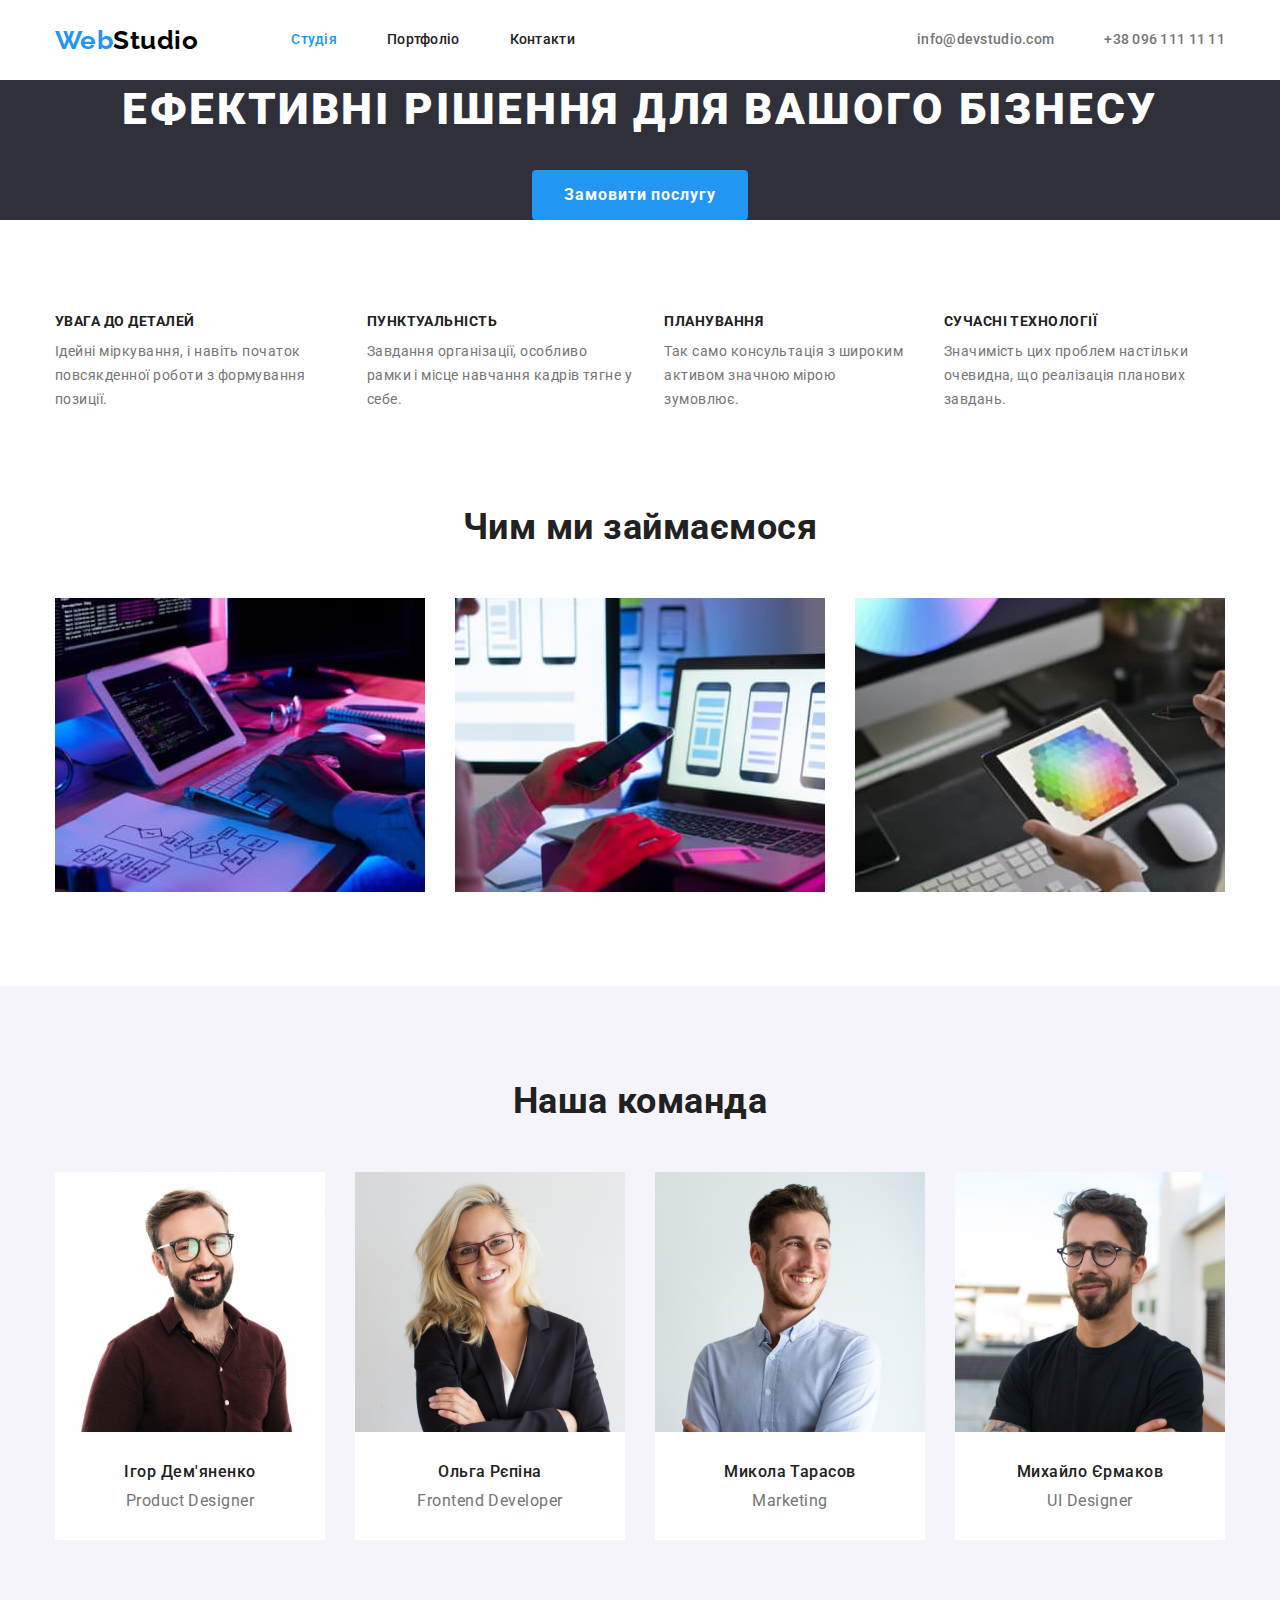
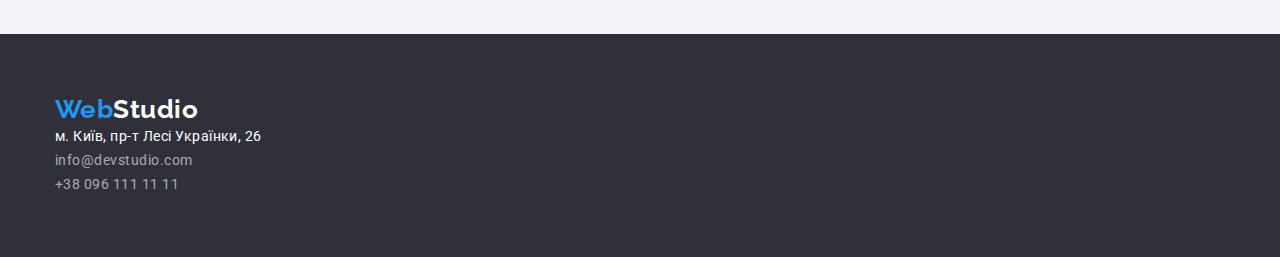
==== index.html @ c16cb2d6 "Додає стилі для геометрії і позиціонування контенту за допомогою Flexbox" ====
<!DOCTYPE html>
<html lang="uk">
  <head>
    <meta charset="UTF-8" />
    <meta http-equiv="X-UA-Compatible" content="IE=edge" />
    <meta name="viewport" content="width=device-width, initial-scale=1.0" />
    <title>Document</title>
    <link rel="preconnect" href="https://fonts.googleapis.com" />
    <link rel="preconnect" href="https://fonts.gstatic.com" crossorigin />
    <link
      href="https://fonts.googleapis.com/css2?family=Raleway:wght@700&family=Roboto:wght@400;500;700;900&display=swap"
      rel="stylesheet"
    />
    <link
      rel="stylesheet"
      href="https://cdnjs.cloudflare.com/ajax/libs/modern-normalize/1.0.0/modern-normalize.min.css"
    />
    <link rel="stylesheet" href="./css/styles.css" />
  </head>
  <body>
    <!-- Header with Nav-pannel -->
    <header>
      <!-- Панель навігації -->
      <div class="container navigation-container">
        <a href="./index.html" class="logo link"><span class="logo-web">Web</span>Studio</a>
        <nav>
          <ul class="list nav-list">
            <li class="item">
              <a href="./index.html" class="nav-link link link-current">Студія</a>
            </li>
            <li class="item"><a href="./portfolio.html" class="nav-link link">Портфоліо</a></li>
            <li class="item"><a href="#" class="nav-link link">Контакти</a></li>
          </ul>
        </nav>
        <ul class="list auth-list">
          <li class="item">
            <a href="mailto:info@devstudio.com" class="auth-link link">info@devstudio.com</a>
          </li>
          <li class="item">
            <a href="tel:+380961111111" class="auth-link link">+38 096 111 11 11</a>
          </li>
        </ul>
      </div>
    </header>
    <!-- Main content -->
    <main>
      <!-- Section "Hero" -->
      <section class="hero">
        <div class="container">
          <h1 class="hero-title">Ефективні рішення для вашого бізнесу</h1>
          <button type="button" class="button-hero">Замовити послугу</button>
        </div>
      </section>
      <!-- Section "Preference" -->
      <section class="preference">
        <div class="container preferense-container">
          <h2 class="visually-hidden">Наші переваги</h2>
          <ul class="list preference-list">
            <li class="item">
              <h3 class="preference-subtitle">Увага до деталей</h3>
              <p class="preference-text">
                Ідейні міркування, і навіть початок повсякденної роботи з формування позиції.
              </p>
            </li>
            <li class="item">
              <h3 class="preference-subtitle">Пунктуальність</h3>
              <p class="preference-text">
                Завдання організації, особливо рамки і місце навчання кадрів тягне у себе.
              </p>
            </li>
            <li class="item">
              <h3 class="preference-subtitle">Планування</h3>
              <p class="preference-text">
                Так само консультація з широким активом значною мірою зумовлює.
              </p>
            </li>
            <li class="item">
              <h3 class="preference-subtitle">Сучасні технології</h3>
              <p class="preference-text">
                Значимість цих проблем настільки очевидна, що реалізація планових завдань.
              </p>
            </li>
          </ul>
        </div>
      </section>
      <!-- Section Activity -->
      <section class="activity">
        <div class="container activity-container">
          <h2 class="section-title">Чим ми займаємося</h2>
          <ul class="list activity-list">
            <li class="item">
              <img
                src="./images/desktop.jpg"
                alt="Десктопні додатки"
                width="370"
                height="294"
                class="activity-image"
              />
            </li>
            <li class="item">
              <img
                src="./images/mobile.jpg"
                alt="Мобільні додатки"
                width="370"
                height="294"
                class="activity-image"
              />
            </li>
            <li class="item">
              <img
                src="./images/design.jpg"
                alt="Дизайнерські рішення"
                width="370"
                height="294"
                class="activity-image"
              />
            </li>
          </ul>
        </div>
      </section>
      <!-- Section Team -->
      <section class="team">
        <div class="container team-container">
          <h2 class="section-title">Наша команда</h2>
          <ul class="list team-list">
            <li class="team-card">
              <img
                src="./images/designer.jpg"
                alt="Дизайнер продукту Ігор Дем'яненко"
                width="270"
                height="260"
                class="team-image"
              />
              <h3 class="team-subtitle">Ігор Дем'яненко</h3>
              <p class="team-text" lang="en">Product Designer</p>
            </li>
            <li class="team-card">
              <img
                src="./images/frontend.jpg"
                alt="Розробник інтерфейсу Ольга Рєпіна"
                width="270"
                height="260"
                class="team-image"
              />
              <h3 class="team-subtitle">Ольга Рєпіна</h3>
              <p class="team-text" lang="en">Frontend Developer</p>
            </li>
            <li class="team-card">
              <img
                src="./images/marketing.jpg"
                alt="Маркетолог Микола Тарасов"
                width="270"
                height="260"
                class="team-image"
              />
              <h3 class="team-subtitle">Микола Тарасов</h3>
              <p class="team-text" lang="en">Marketing</p>
            </li>
            <li class="team-card">
              <img
                src="./images/ui.jpg"
                alt="Дизайнер інтерфейсу користувача Михайло Єрмаков"
                width="270"
                height="260"
                class="team-image"
              />
              <h3 class="team-subtitle">Михайло Єрмаков</h3>
              <p class="team-text" lang="en">UI Designer</p>
            </li>
          </ul>
        </div>
      </section>
    </main>
    <!-- Footer -->
    <footer class="cellar">
      <div class="container sellar-container">
        <a href="./index.html" class="logo logo-cellar link"
          ><span class="logo-web">Web</span>Studio</a
        >
        <address>
          <ul class="list cellar-list">
            <li>
              <a
                href="https://goo.gl/maps/CPtrU1FHBa2aNyZL9"
                target="_blank"
                rel="noopener noreferrer nofollow"
                class="adress link"
                >м. Київ, пр-т Лесі Українки, 26</a
              >
            </li>
            <li>
              <a href="mailto:info@devstudio.com" class="adress-link link">info@devstudio.com</a>
            </li>
            <li><a href="tel:+380961111111" class="adress-link link">+38 096 111 11 11</a></li>
          </ul>
        </address>
      </div>
    </footer>
  </body>
</html>
---- css/styles.css ----
html {
  box-sizing: border-box;
}

*,
*::before,
*::after {
  box-sizing: inherit;
}

:root {
  --primary-text-color: #212121;
  --secondary-text-color: #757575;
  --accent-text-color: #2196f3;
  --nav-logo-color: #000000;
  --white-text-color: #ffffff;
  --footer-link-color: rgba(255, 255, 255, 0.6);
  --primary-background-color: #ffffff;
  --secondary-background-color: #f5f4fa;
  --footer-background-color: #2f303a;
  --button-primary-background-color: #2196f3;
  --button-secondary-background-color: #f5f4fa;
  --secondary-background-color-hero-button: #188ce8;
  --portfolio-border-elements-color: #eeeeee;
  --border-bottom-header-color: #ececec;
}

body {
  font-family: 'Roboto', sans-serif;
  letter-spacing: 0.03em;
  color: var(--primary-text-color);
  background-color: var(--primary-background-color);
}

.link {
  text-decoration: none;
}

.list {
  list-style: none;
}

.container {
  width: 1200px;
  padding-right: 15px;
  padding-left: 15px;
  margin-left: auto;
  margin-right: auto;
  /* outline: 1px solid tomato; */
}

/* button */

.button-hero {
  display: inline-block;
  border: 0px solid transparent;
  padding-top: 10px;
  padding-bottom: 10px;
  padding-left: 32px;
  padding-right: 32px;
  border-radius: 4px;
  min-width: 216px;
  text-align: center;

  font-weight: 700;
  font-size: 16px;
  line-height: 1.88;
  letter-spacing: 0.06em;
  font-family: inherit;
  cursor: pointer;
  color: var(--white-text-color);
  background-color: var(--button-primary-background-color);
}

.button-hero:hover,
.button-hero:focus {
  background-color: var(--secondary-background-color-hero-button);
}

.button-portfolio {
  display: inline-block;
  border: 0px solid transparent;
  padding-top: 6px;
  padding-bottom: 6px;
  padding-left: 22px;
  padding-right: 22px;
  border-radius: 4px;
  min-width: 73px;
  text-align: center;

  font-weight: 500;
  font-size: 16px;
  line-height: 1.62;
  letter-spacing: 0.03em;
  font-family: inherit;
  cursor: pointer;
  color: var(--primary-text-color);
  background-color: var(--button-secondary-background-color);
}

.button-portfolio:hover,
.button-portfolio:focus {
  color: var(--white-text-color);
  background-color: var(--button-primary-background-color);
}

/* Logo */

.logo {
  font-family: 'Raleway', sans-serif;
  font-weight: 700;
  font-size: 26px;
  line-height: 1.19;
  color: var(--nav-logo-color);
}

.logo-web {
  color: var(--accent-text-color);
}

.logo-cellar {
  color: var(--white-text-color);
}

/* Navigation panel */

.navigation-container {
  display: flex;
  align-items: center;
  justify-content: flex-start;
}

.nav-list,
.auth-list {
  display: flex;
  margin-top: 0;
  margin-bottom: 0;
  padding-left: 0;
}

.nav-list {
  margin-left: 93px;
}

.auth-list {
  margin-left: auto;
}

.nav-list .item:not(:last-child),
.auth-list .item:not(:last-child) {
  margin-right: 50px;
}

.nav-link {
  display: block;
  padding-top: 32px;
  padding-bottom: 32px;

  font-weight: 500;
  font-size: 14px;
  line-height: 1.14;
  letter-spacing: 0.02em;
  color: var(--primary-text-color);
}

.nav-link:hover,
.nav-link:focus {
  color: var(--accent-text-color);
}

.link-current {
  color: var(--accent-text-color);
}

.auth-link {
  display: block;
  padding-top: 32px;
  padding-bottom: 32px;

  font-weight: 500;
  font-size: 14px;
  line-height: 1.14;
  letter-spacing: 0.02em;
  color: var(--secondary-text-color);
}

.auth-link:hover,
.auth-link:focus {
  color: var(--accent-text-color);
}

.header {
  border-bottom: 1px solid var(--border-bottom-header-color);
}

/* Приховування заголовка - Hidden headers */

.visually-hidden {
  position: absolute;
  white-space: nowrap;
  width: 1px;
  height: 1px;
  overflow: hidden;
  border: 0;
  padding: 0;
  clip: rect(0 0 0 0);
  clip-path: inset(50%);
  margin: -1px;
}

/* Images */

.activity-image,
.team-image,
.portfolio-image {
  display: block;
}

/* Section "Hero" */

.hero {
  text-align: center;
  background-color: var(--footer-background-color);
}

.hero-title {
  display: inline-block;
  margin-top: 0;
  margin-bottom: 30px;

  font-weight: 900;
  font-size: 44px;
  line-height: 1.36;
  letter-spacing: 0.06em;
  text-transform: uppercase;
  color: var(--white-text-color);
}

/* Section "Preference" */

.preferense-container {
  padding-top: 94px;
  padding-bottom: 94px;
}

.preference-list {
  display: flex;
  margin-top: 0;
  margin-bottom: 0;
  padding-left: 0;
}

.preference-list .item {
  /* width: 270px; */
  width: calc((100%-90px) / 4);
}

.preference-list .item:not(:last-child) {
  margin-right: 30px;
}

.preference-subtitle {
  display: block;
  margin-top: 0;
  margin-bottom: 10px;

  font-weight: 700;
  font-size: 14px;
  line-height: 1.14;
  text-transform: uppercase;
}

.preference-text {
  display: block;
  margin-top: 0;
  margin-bottom: 0;

  font-size: 14px;
  line-height: 1.71;
  color: var(--secondary-text-color);
}

/* Section Activity */

.activity-container {
  padding-bottom: 94px;
}

.section-title {
  display: block;
  margin-top: 0;
  margin-bottom: 50px;

  font-weight: 700;
  font-size: 36px;
  line-height: 1.17;
  text-align: center;
}

.activity-list {
  display: flex;
  margin-top: 0;
  margin-bottom: 0;
  padding-left: 0;
  /* width: 370px; */
  width: calc((100%-60) / 3);
}

.activity-list .item:not(:last-child) {
  margin-right: 30px;
}

/* Section Team */

.team {
  background-color: var(--secondary-background-color);
}

.team-container {
  padding-top: 94px;
  padding-bottom: 94px;
}

.team-list {
  display: flex;
  margin-top: 0;
  margin-bottom: 0;
  padding-left: 0;
}

.team-card {
  /* width: 270px; */
  width: calc((100%-90) / 4);
  padding-bottom: 30px;

  background-color: var(--primary-background-color);
}

.team-list > .team-card:not(:last-child) {
  margin-right: 30px;
}

.team-subtitle {
  display: block;
  margin-top: 30px;
  margin-bottom: 10px;

  font-weight: 500;
  font-size: 16px;
  line-height: 1.19;
  text-align: center;
}

.team-text {
  display: block;
  margin-top: 0;
  margin-bottom: 0;

  font-size: 16px;
  line-height: 1.19;
  text-align: center;
  color: var(--secondary-text-color);
}

.team-image {
  display: block;
}

/* Portfolio */

.portfolio-container {
  padding-top: 94px;
  padding-bottom: 94px;
}

.filtr-list {
  display: flex;
  justify-content: center;
  margin-top: 0;
  margin-bottom: 34px;
  padding-left: 0;
}

.filtr-list .item:not(:last-child) {
  margin-right: 8px;
}

.portfolio-list {
  display: flex;
  flex-wrap: wrap;
  margin-top: 0;
  margin-bottom: 0;
  padding-left: 0;
}

.portfolio-elements {
  width: 370px;
}

.portfolio-elements:not(:nth-child(3n)) {
  margin-right: 30px;
}

.portfolio-elements:not(:nth-last-child(-n + 3)) {
  margin-bottom: 30px;
}

.portfolio-subtitle {
  display: block;
  margin-top: 0;
  margin-bottom: 4px;

  font-weight: 700;
  font-size: 18px;
  line-height: 2;
  letter-spacing: 0.06em;
  color: var(--primary-text-color);
}

.portfolio-text {
  display: block;
  margin-top: 0;
  margin-bottom: 0;

  font-size: 16px;
  line-height: 1.88;
  color: var(--secondary-text-color);
}

.portfolio-card {
  width: 370px;
}

.container-card {
  padding-top: 20px;
  padding-bottom: 20px;
  padding-left: 24px;
  padding-right: 24px;
  border: 1px solid var(--portfolio-border-elements-color);
}

/* Footer */

.cellar {
  background-color: var(--footer-background-color);
}

.sellar-container {
  padding-top: 60px;
  padding-bottom: 60px;
}

.cellar-list {
  margin-top: 0;
  margin-bottom: 0;
  padding-left: 0;
}

.adress {
  font-style: normal;
  font-size: 14px;
  line-height: 1.71;
  color: var(--white-text-color);
}

.adress-link {
  font-style: normal;
  font-weight: 400;
  font-size: 14px;
  line-height: 1.71;
  color: var(--footer-link-color);
}

.adress-link:hover,
.adress-link:focus {
  color: var(--accent-text-color);
}
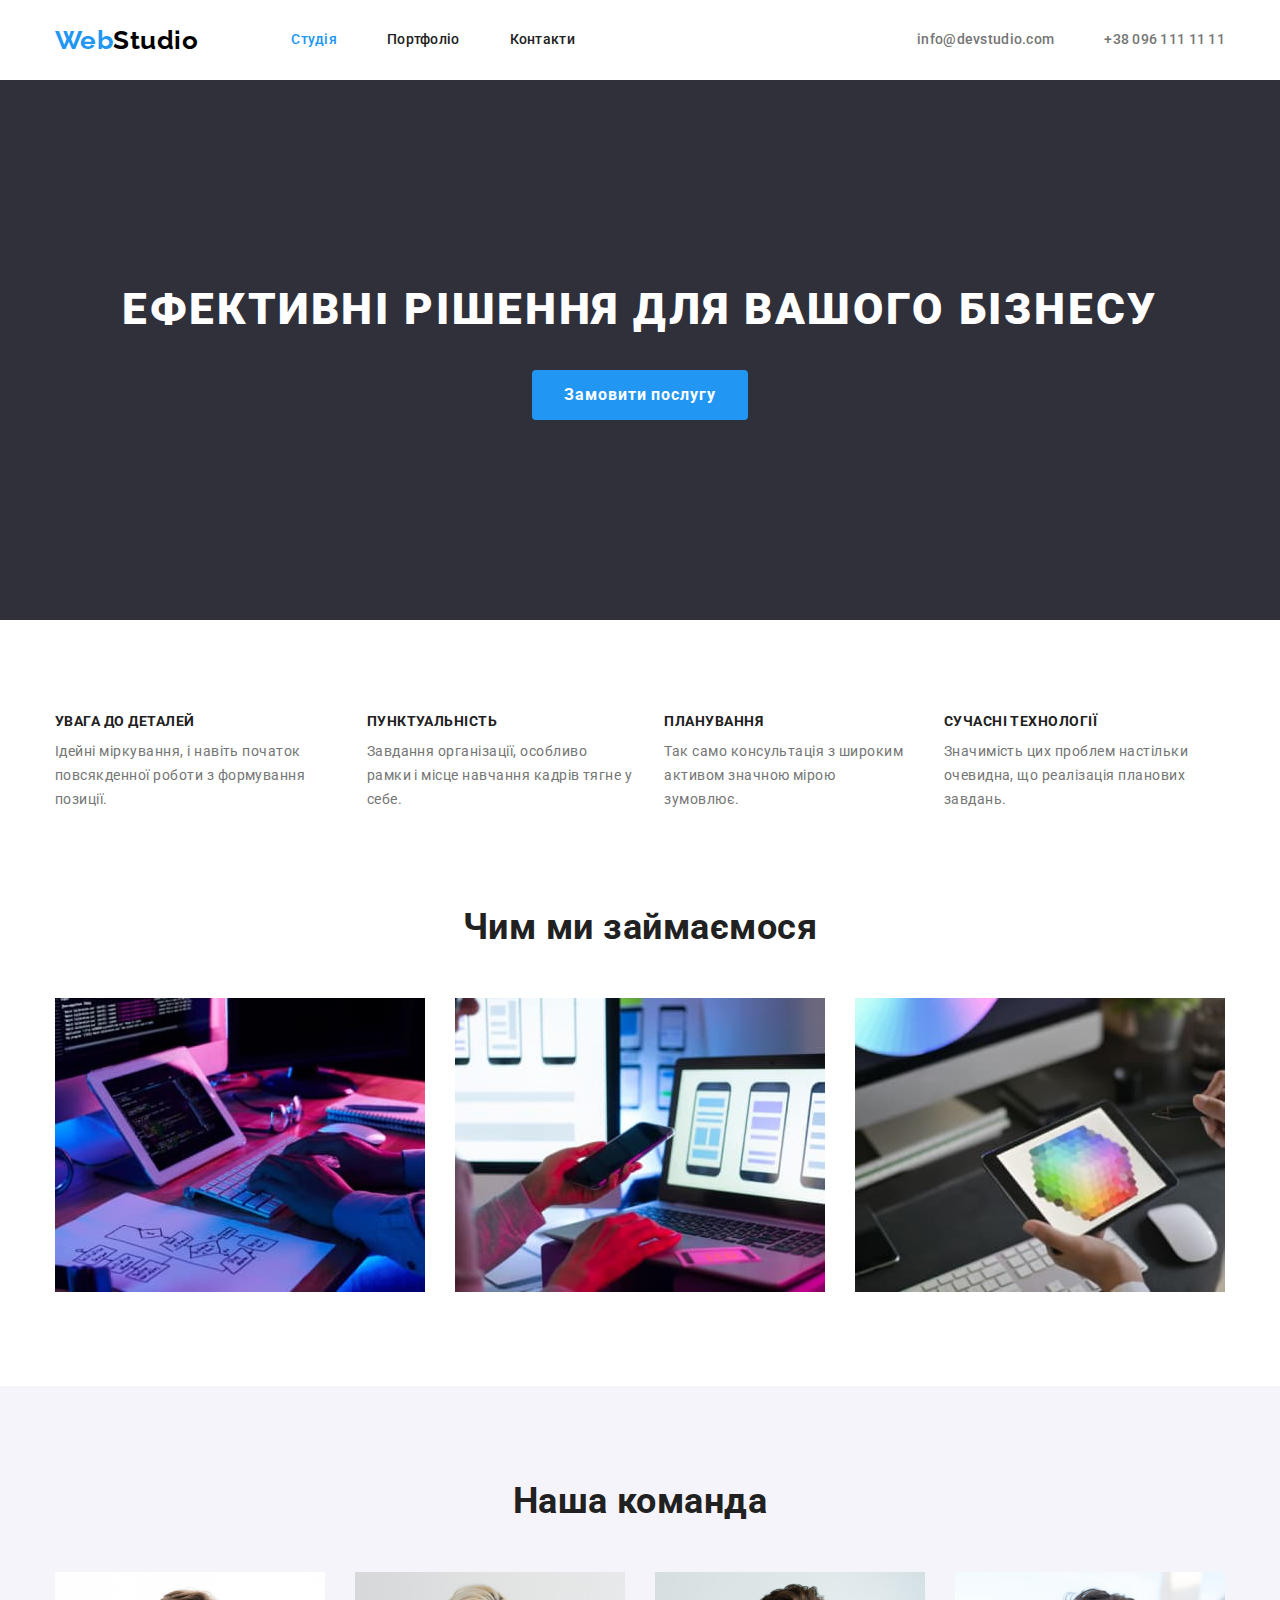
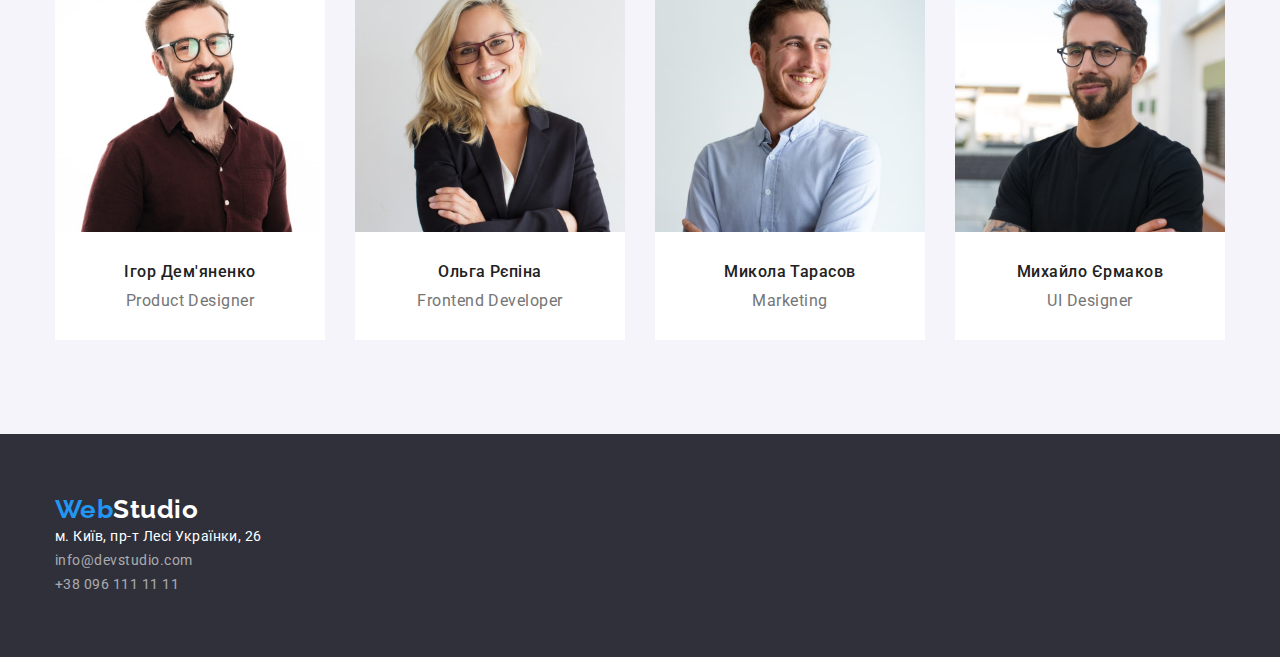
==== commit c48163fb: "Додає падінги в секцію героя" ====
--- a/index.html
+++ b/index.html
@@ -46,7 +46,7 @@
     <main>
       <!-- Section "Hero" -->
       <section class="hero">
-        <div class="container">
+        <div class="container hero-container">
           <h1 class="hero-title">Ефективні рішення для вашого бізнесу</h1>
           <button type="button" class="button-hero">Замовити послугу</button>
         </div>
--- a/css/styles.css
+++ b/css/styles.css
@@ -218,6 +218,11 @@
 
 /* Section "Hero" */
 
+.hero-container {
+  padding-top: 200px;
+  padding-bottom: 200px;
+}
+
 .hero {
   text-align: center;
   background-color: var(--footer-background-color);
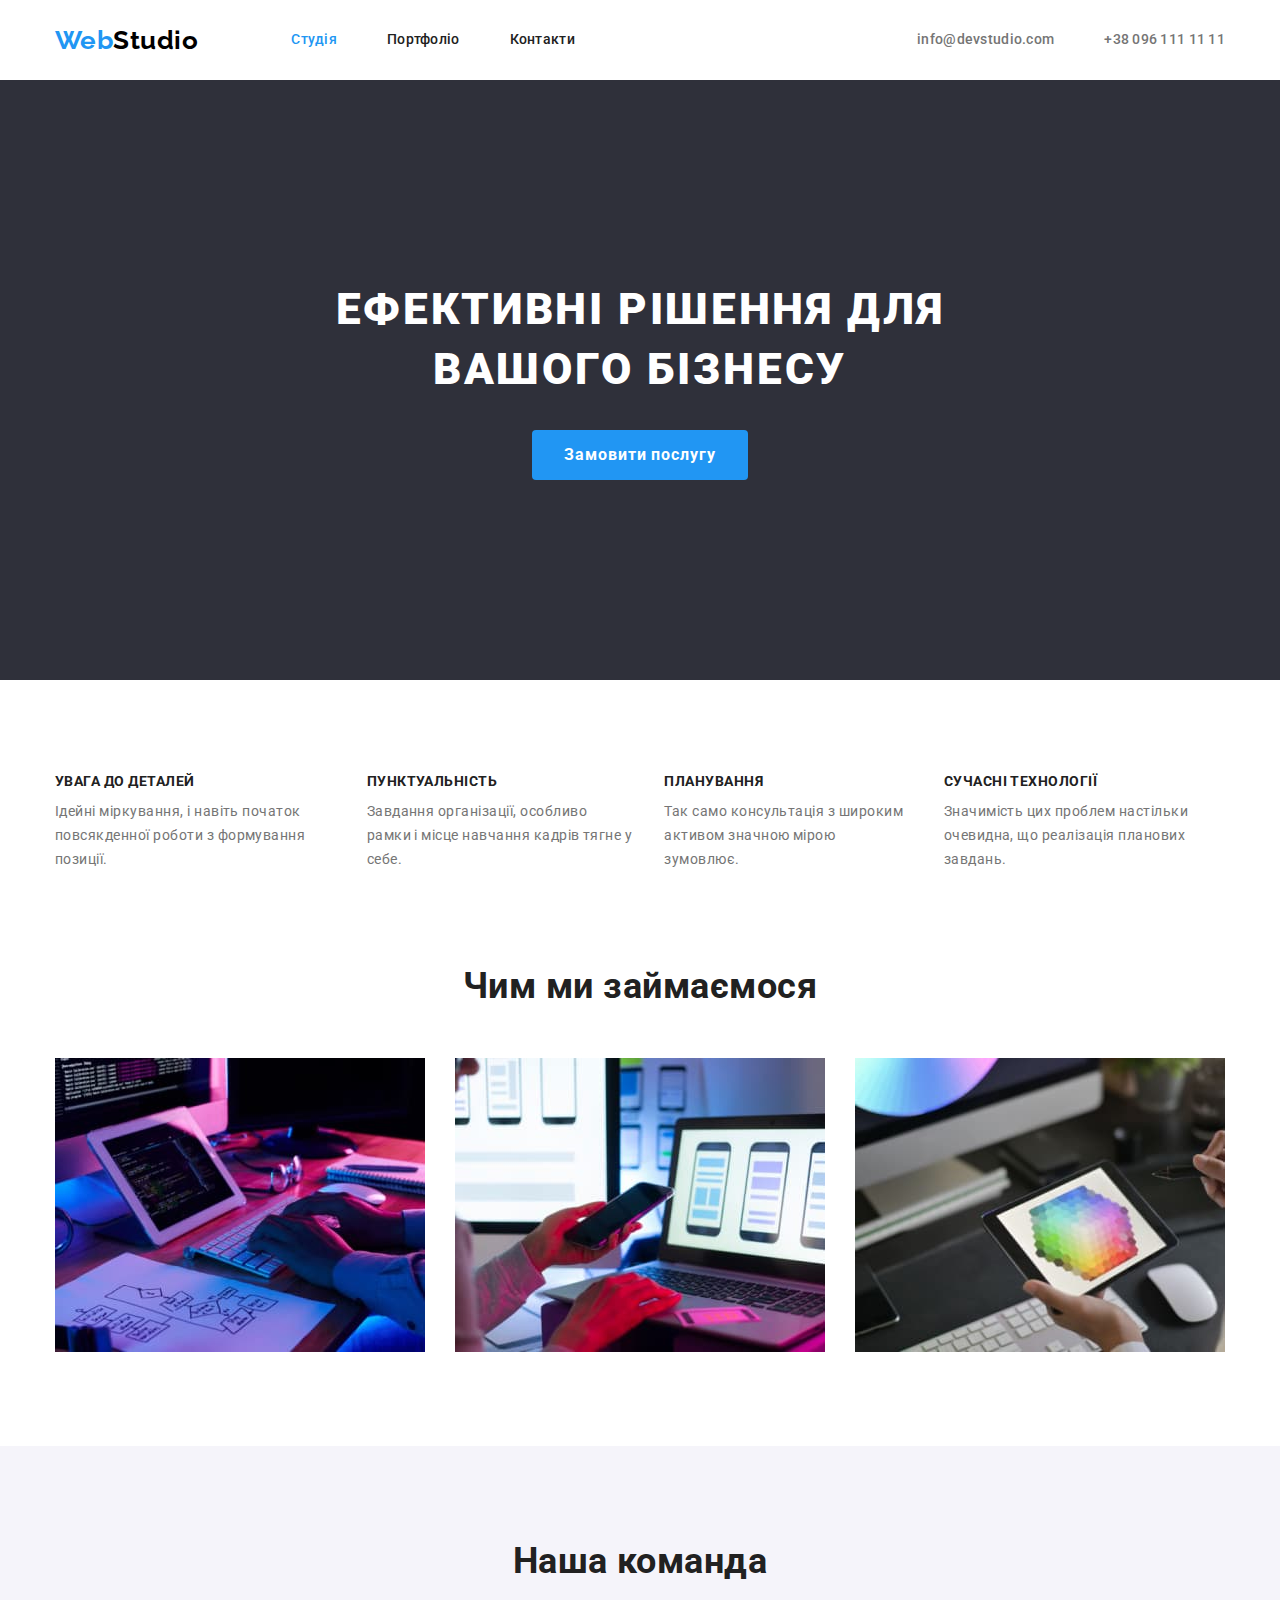
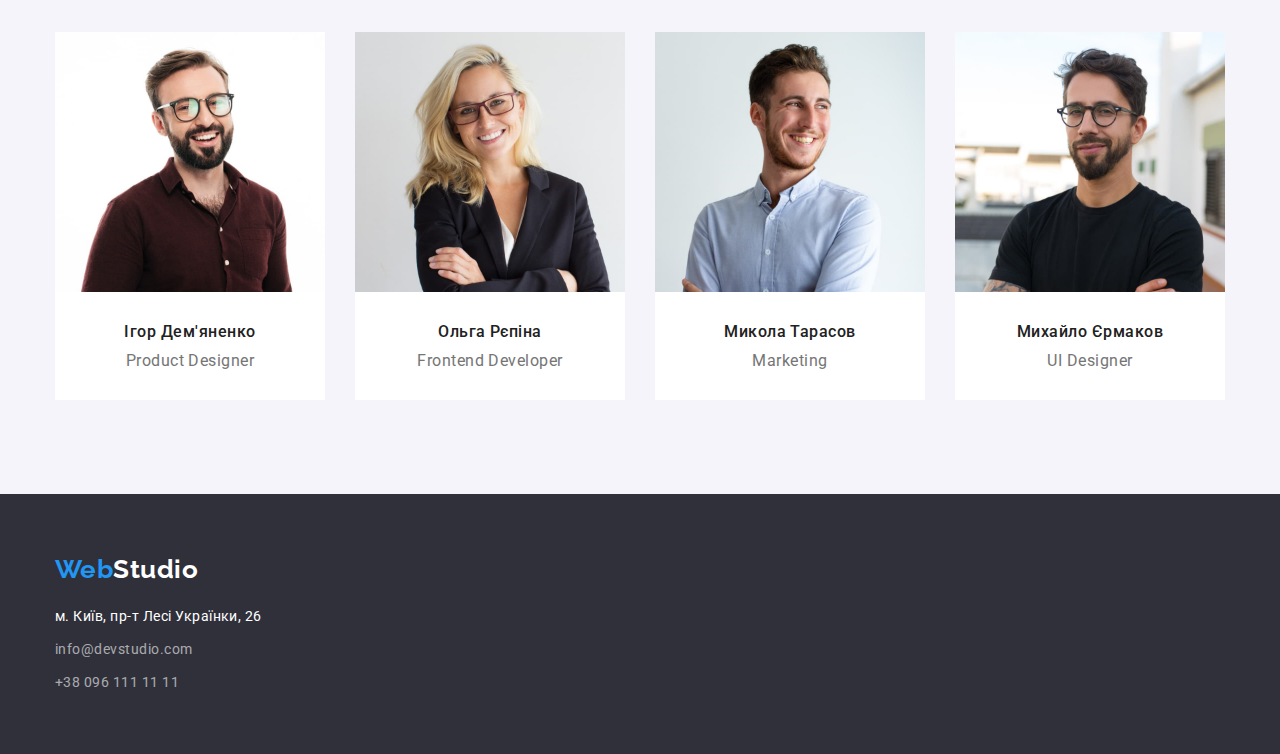
==== commit 00ed68e9: "Вносить зміни згідно зауважень ментора" ====
--- a/index.html
+++ b/index.html
@@ -131,8 +131,10 @@
                 height="260"
                 class="team-image"
               />
-              <h3 class="team-subtitle">Ігор Дем'яненко</h3>
-              <p class="team-text" lang="en">Product Designer</p>
+              <div class="team-item">
+                <h3 class="team-subtitle">Ігор Дем'яненко</h3>
+                <p class="team-text" lang="en">Product Designer</p>
+              </div>
             </li>
             <li class="team-card">
               <img
@@ -142,8 +144,10 @@
                 height="260"
                 class="team-image"
               />
-              <h3 class="team-subtitle">Ольга Рєпіна</h3>
-              <p class="team-text" lang="en">Frontend Developer</p>
+              <div class="team-item">
+                <h3 class="team-subtitle">Ольга Рєпіна</h3>
+                <p class="team-text" lang="en">Frontend Developer</p>
+              </div>
             </li>
             <li class="team-card">
               <img
@@ -153,8 +157,10 @@
                 height="260"
                 class="team-image"
               />
-              <h3 class="team-subtitle">Микола Тарасов</h3>
-              <p class="team-text" lang="en">Marketing</p>
+              <div class="team-item">
+                <h3 class="team-subtitle">Микола Тарасов</h3>
+                <p class="team-text" lang="en">Marketing</p>
+              </div>
             </li>
             <li class="team-card">
               <img
@@ -164,8 +170,10 @@
                 height="260"
                 class="team-image"
               />
-              <h3 class="team-subtitle">Михайло Єрмаков</h3>
-              <p class="team-text" lang="en">UI Designer</p>
+              <div class="team-item">
+                <h3 class="team-subtitle">Михайло Єрмаков</h3>
+                <p class="team-text" lang="en">UI Designer</p>
+              </div>
             </li>
           </ul>
         </div>
@@ -179,7 +187,7 @@
         >
         <address>
           <ul class="list cellar-list">
-            <li>
+            <li class="adress-item">
               <a
                 href="https://goo.gl/maps/CPtrU1FHBa2aNyZL9"
                 target="_blank"
@@ -188,10 +196,12 @@
                 >м. Київ, пр-т Лесі Українки, 26</a
               >
             </li>
-            <li>
+            <li class="adress-item">
               <a href="mailto:info@devstudio.com" class="adress-link link">info@devstudio.com</a>
             </li>
-            <li><a href="tel:+380961111111" class="adress-link link">+38 096 111 11 11</a></li>
+            <li class="adress-item">
+              <a href="tel:+380961111111" class="adress-link link">+38 096 111 11 11</a>
+            </li>
           </ul>
         </address>
       </div>
--- a/css/styles.css
+++ b/css/styles.css
@@ -23,6 +23,9 @@
   --secondary-background-color-hero-button: #188ce8;
   --portfolio-border-elements-color: #eeeeee;
   --border-bottom-header-color: #ececec;
+  --shadow-bottom-first-color: rgba(0, 0, 0, 0.1);
+  --shadow-bottom-second-color: rgba(0, 0, 0, 0.08);
+  --shadow-bottom-third-color: rgba(0, 0, 0, 0.12);
 }
 
 body {
@@ -52,12 +55,14 @@
 /* button */
 
 .button-hero {
-  display: inline-block;
+  display: block;
   border: 0px solid transparent;
   padding-top: 10px;
   padding-bottom: 10px;
   padding-left: 32px;
   padding-right: 32px;
+  margin-left: auto;
+  margin-right: auto;
   border-radius: 4px;
   min-width: 216px;
   text-align: center;
@@ -102,6 +107,9 @@
 .button-portfolio:focus {
   color: var(--white-text-color);
   background-color: var(--button-primary-background-color);
+  box-shadow: 0px 3px 1px var(--shadow-bottom-first-color),
+    0px 1px 2px var(--shadow-bottom-second-color), 0px 2px 2px var(--shadow-bottom-third-color);
+  color: var(--white-text-color);
 }
 
 /* Logo */
@@ -119,6 +127,8 @@
 }
 
 .logo-cellar {
+  display: inline-block;
+  margin-bottom: 20px;
   color: var(--white-text-color);
 }
 
@@ -230,6 +240,7 @@
 
 .hero-title {
   display: inline-block;
+  width: 700px;
   margin-top: 0;
   margin-bottom: 30px;
 
@@ -237,6 +248,7 @@
   font-size: 44px;
   line-height: 1.36;
   letter-spacing: 0.06em;
+  text-align: center;
   text-transform: uppercase;
   color: var(--white-text-color);
 }
@@ -336,7 +348,6 @@
 .team-card {
   /* width: 270px; */
   width: calc((100%-90) / 4);
-  padding-bottom: 30px;
 
   background-color: var(--primary-background-color);
 }
@@ -345,9 +356,13 @@
   margin-right: 30px;
 }
 
+.team-item {
+  padding: 30px;
+}
+
 .team-subtitle {
   display: block;
-  margin-top: 30px;
+  margin-top: 0;
   margin-bottom: 10px;
 
   font-weight: 500;
@@ -382,7 +397,7 @@
   display: flex;
   justify-content: center;
   margin-top: 0;
-  margin-bottom: 34px;
+  margin-bottom: 50px;
   padding-left: 0;
 }
 
@@ -461,6 +476,15 @@
   padding-left: 0;
 }
 
+.adress-item {
+  display: block;
+  margin-bottom: 9px;
+}
+
+.adress-item:nth-child(3) {
+  margin-bottom: 0;
+}
+
 .adress {
   font-style: normal;
   font-size: 14px;
